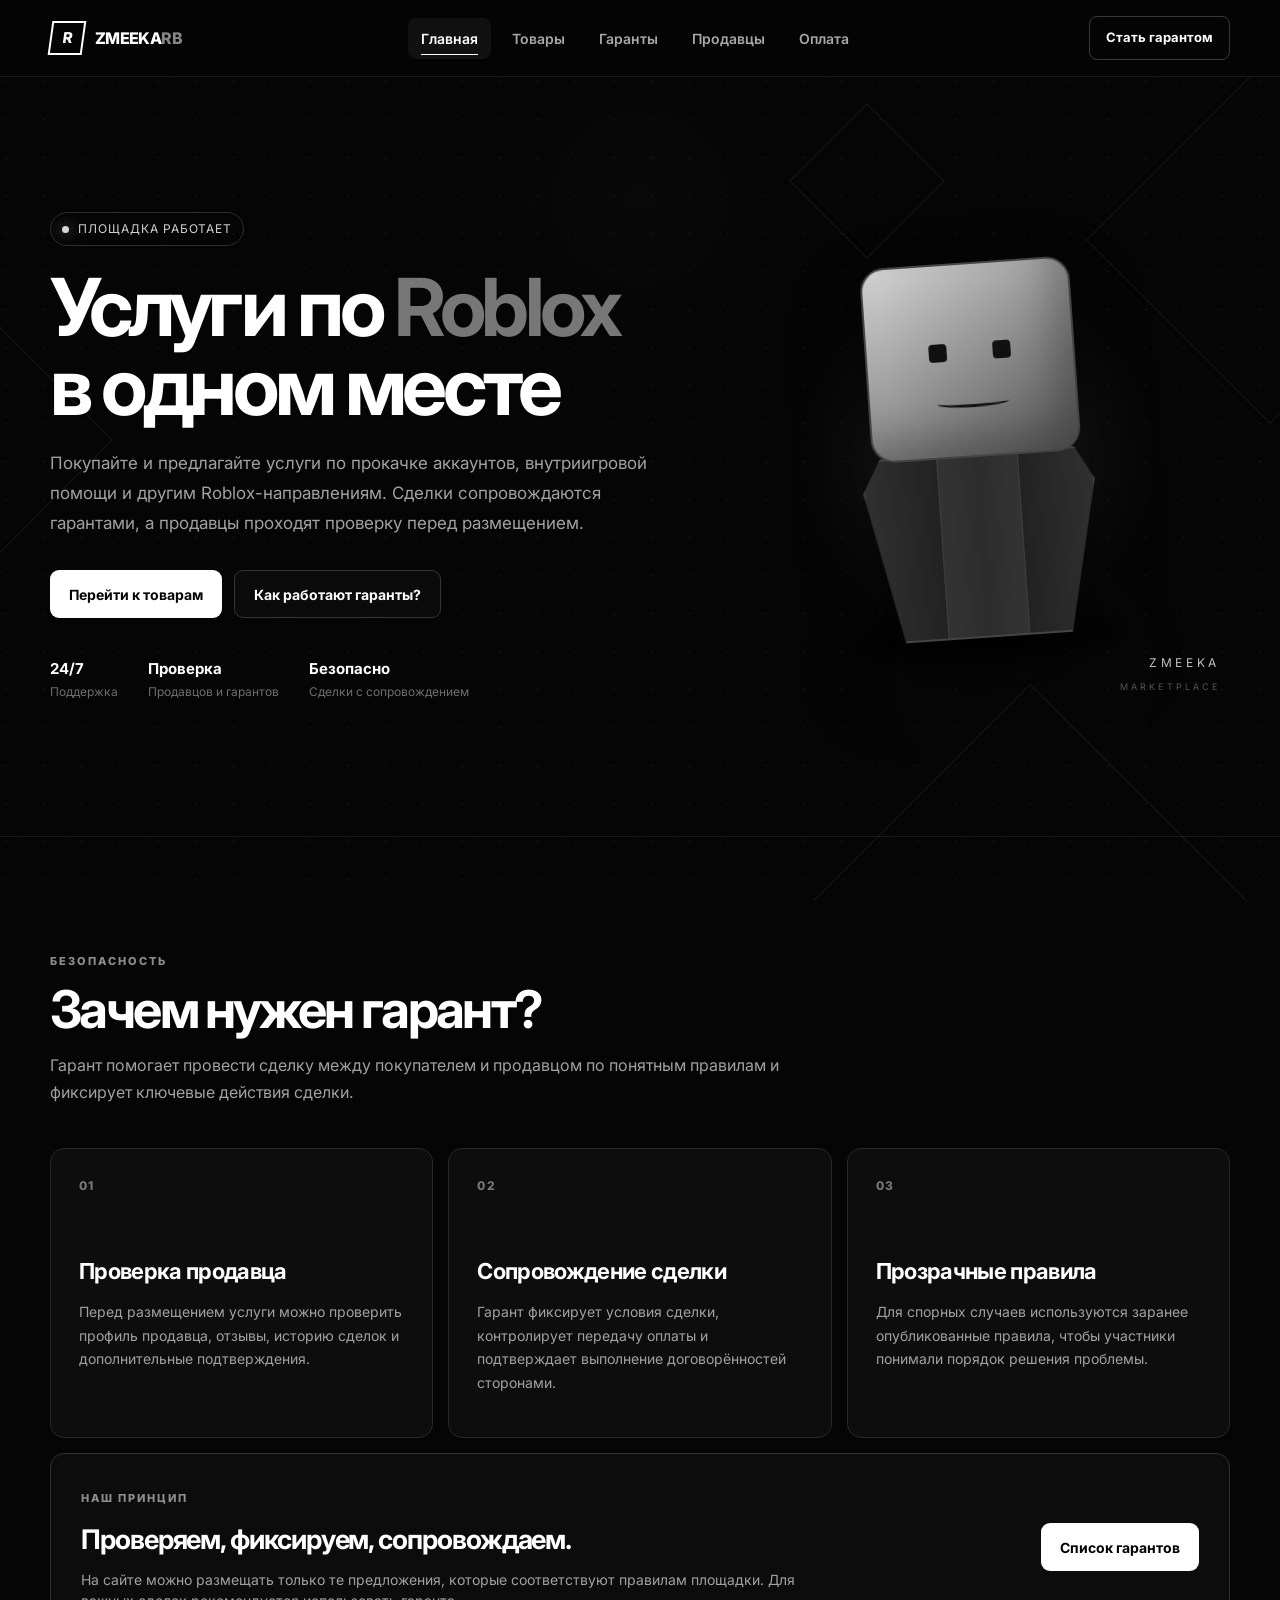
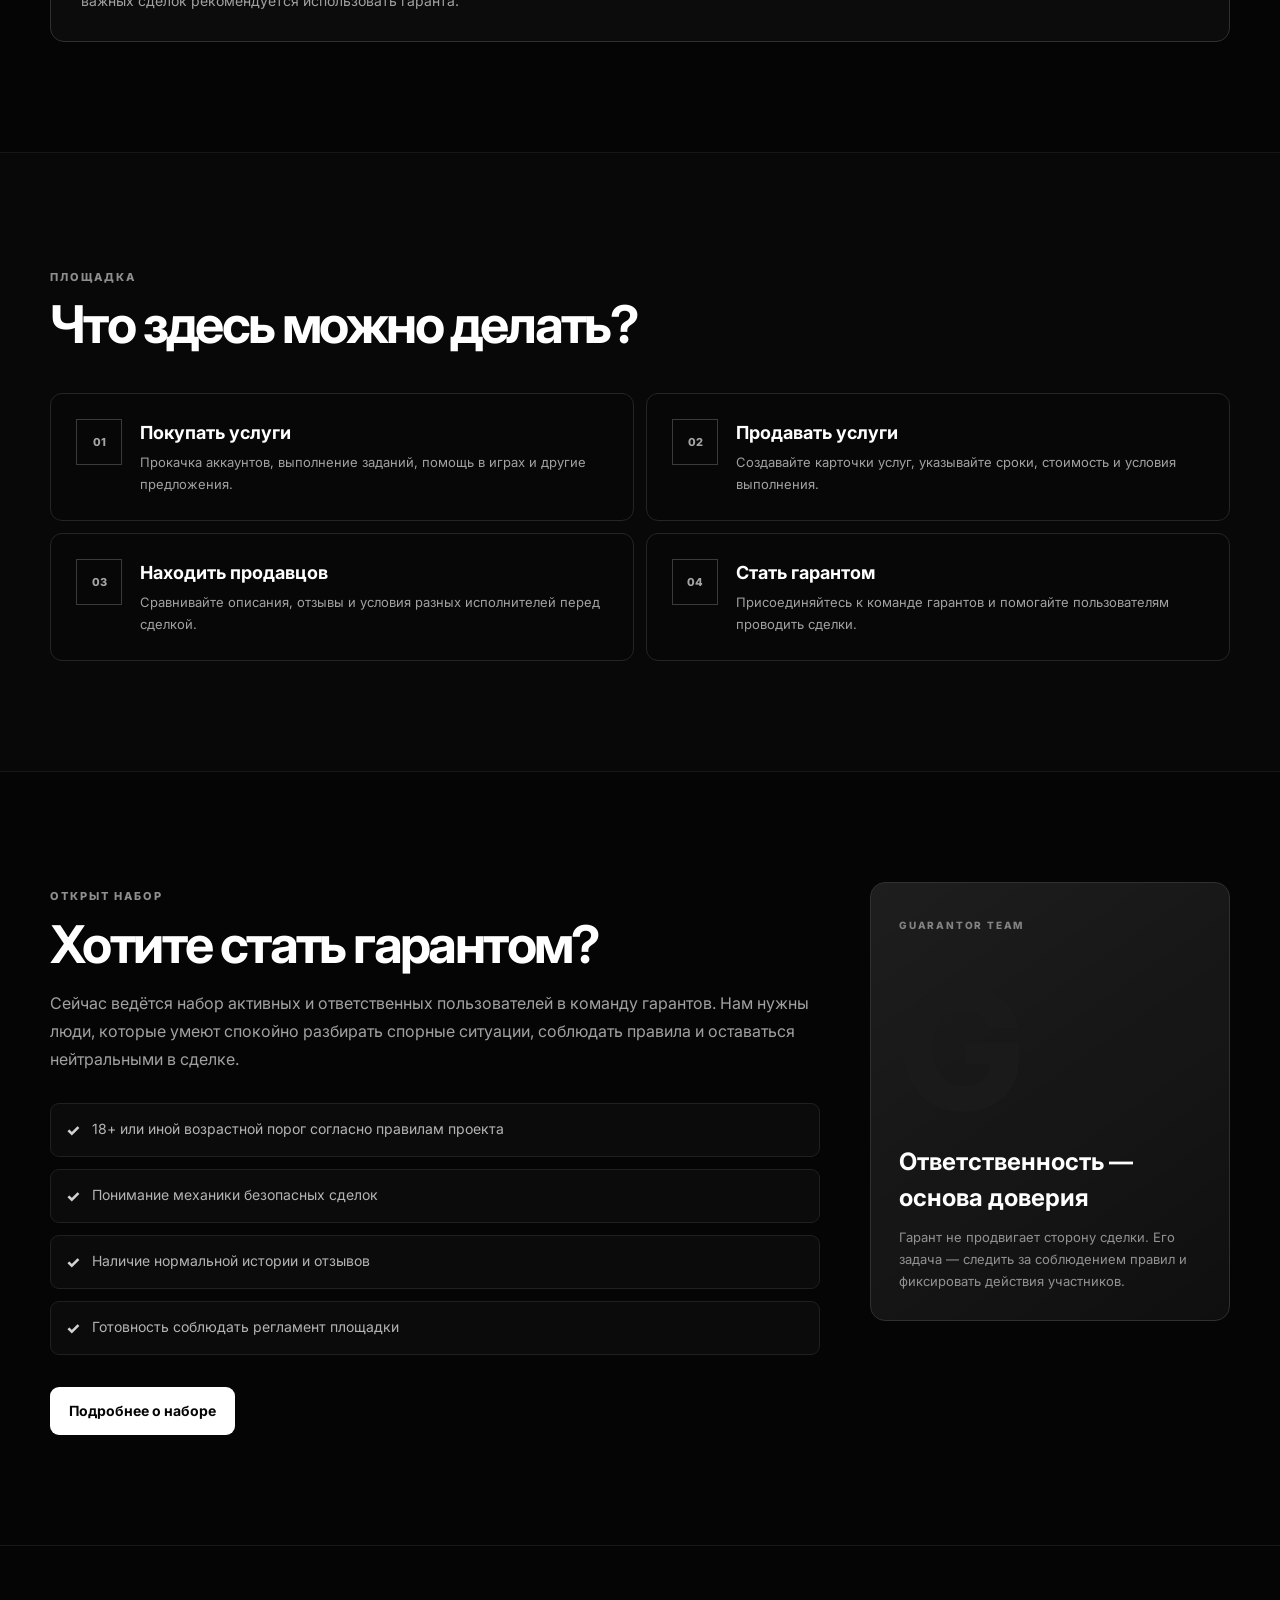
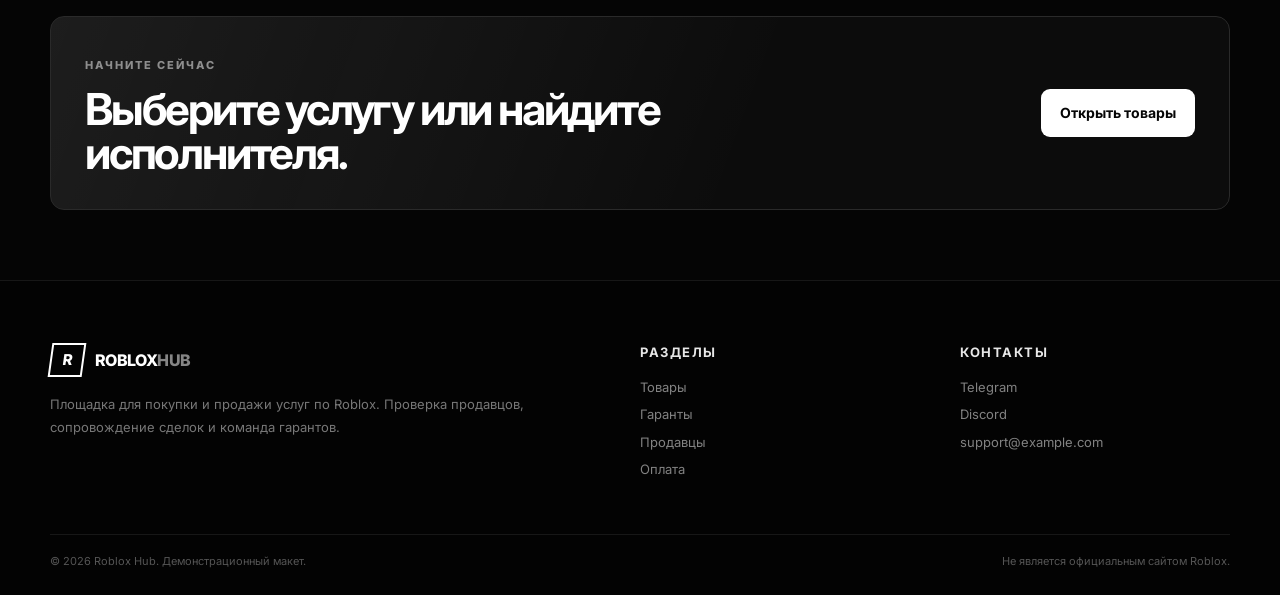
==== index.html @ 6119c2b9 "Rename testat.html to index.html" ====
<!DOCTYPE html>
<html lang="ru">
<head>
    <meta charset="UTF-8">
    <meta name="viewport" content="width=device-width, initial-scale=1.0">
    <meta name="description" content="Roblox Hub — площадка для покупки и продажи услуг по Roblox, гарантов и безопасных сделок.">
    <title>Roblox Hub — Главная</title>
    <link rel="preconnect" href="https://fonts.googleapis.com">
    <link rel="preconnect" href="https://fonts.gstatic.com" crossorigin>
    <link href="https://fonts.googleapis.com/css2?family=Inter:wght@400;500;600;700;800&display=swap" rel="stylesheet">
    <link rel="stylesheet" href="style.css">
</head>
<body>

    <div class="background-pattern" aria-hidden="true">
        <div class="pattern pattern-1"></div>
        <div class="pattern pattern-2"></div>
        <div class="pattern pattern-3"></div>
        <div class="pattern pattern-4"></div>
    </div>

    <header class="header">
        <div class="container header-inner">
            <a class="logo" href="index.html" aria-label="Roblox Hub — Главная">
                <span class="logo-mark">R</span>
                <span>ZMEEKA<span class="logo-accent">RB</span></span>
            </a>

            <nav class="nav" aria-label="Основная навигация">
                <a class="nav-link active" href="index.html">Главная</a>
                <a class="nav-link" href="products.html">Товары</a>
                <a class="nav-link" href="guarantors.html">Гаранты</a>
                <a class="nav-link" href="sellers.html">Продавцы</a>
                <a class="nav-link" href="payment.html">Оплата</a>
            </nav>

            <a class="header-button" href="#guarantors">Стать гарантом</a>
        </div>
    </header>

    <main>

        <section class="hero">
            <div class="container hero-content">
                <div class="hero-text">
                    <div class="status-badge">
                        <span class="status-dot"></span>
                        Площадка работает
                    </div>

                    <h1>
                        Услуги по <span>Roblox</span><br>
                        в одном месте
                    </h1>

                    <p class="hero-description">
                        Покупайте и предлагайте услуги по прокачке аккаунтов, внутриигровой помощи
                        и другим Roblox-направлениям. Сделки сопровождаются гарантами, а продавцы
                        проходят проверку перед размещением.
                    </p>

                    <div class="hero-actions">
                        <a class="button button-primary" href="products.html">Перейти к товарам</a>
                        <a class="button button-secondary" href="#guarantors">Как работают гаранты?</a>
                    </div>

                    <div class="hero-stats">
                        <div class="stat">
                            <strong>24/7</strong>
                            <span>Поддержка</span>
                        </div>
                        <div class="stat">
                            <strong>Проверка</strong>
                            <span>Продавцов и гарантов</span>
                        </div>
                        <div class="stat">
                            <strong>Безопасно</strong>
                            <span>Сделки с сопровождением</span>
                        </div>
                    </div>
                </div>

                <div class="hero-visual" aria-label="Декоративный Roblox-аватар">
                    <div class="avatar-glow"></div>
                    <div class="avatar-card">
                        <div class="avatar-head">
                            <div class="avatar-face">
                                <span class="eye eye-left"></span>
                                <span class="eye eye-right"></span>
                                <span class="mouth"></span>
                            </div>
                        </div>
                        <div class="avatar-body">
                            <div class="avatar-shirt"></div>
                        </div>
                        <div class="avatar-shadow"></div>
                    </div>
                    <div class="visual-label">
                        <span>ZMEEKA</span>
                        <small>MARKETPLACE</small>
                    </div>
                </div>
            </div>
        </section>

        <section class="section" id="guarantors">
            <div class="container">
                <div class="section-heading">
                    <span class="eyebrow">Безопасность</span>
                    <h2>Зачем нужен гарант?</h2>
                    <p>
                        Гарант помогает провести сделку между покупателем и продавцом по понятным
                        правилам и фиксирует ключевые действия сделки.
                    </p>
                </div>

                <div class="feature-grid">
                    <article class="feature-card">
                        <div class="feature-number">01</div>
                        <h3>Проверка продавца</h3>
                        <p>
                            Перед размещением услуги можно проверить профиль продавца, отзывы,
                            историю сделок и дополнительные подтверждения.
                        </p>
                    </article>

                    <article class="feature-card">
                        <div class="feature-number">02</div>
                        <h3>Сопровождение сделки</h3>
                        <p>
                            Гарант фиксирует условия сделки, контролирует передачу оплаты и
                            подтверждает выполнение договорённостей сторонами.
                        </p>
                    </article>

                    <article class="feature-card">
                        <div class="feature-number">03</div>
                        <h3>Прозрачные правила</h3>
                        <p>
                            Для спорных случаев используются заранее опубликованные правила,
                            чтобы участники понимали порядок решения проблемы.
                        </p>
                    </article>
                </div>

                <div class="trust-banner">
                    <div>
                        <span class="eyebrow">Наш принцип</span>
                        <h3>Проверяем, фиксируем, сопровождаем.</h3>
                        <p>
                            На сайте можно размещать только те предложения, которые соответствуют
                            правилам площадки. Для важных сделок рекомендуется использовать гаранта.
                        </p>
                    </div>
                    <a class="button button-light" href="guarantors.html">Список гарантов</a>
                </div>
            </div>
        </section>

        <section class="section section-dark">
            <div class="container">
                <div class="section-heading">
                    <span class="eyebrow">Площадка</span>
                    <h2>Что здесь можно делать?</h2>
                </div>

                <div class="market-grid">
                    <div class="market-item">
                        <span class="market-icon">01</span>
                        <div>
                            <h3>Покупать услуги</h3>
                            <p>Прокачка аккаунтов, выполнение заданий, помощь в играх и другие предложения.</p>
                        </div>
                    </div>

                    <div class="market-item">
                        <span class="market-icon">02</span>
                        <div>
                            <h3>Продавать услуги</h3>
                            <p>Создавайте карточки услуг, указывайте сроки, стоимость и условия выполнения.</p>
                        </div>
                    </div>

                    <div class="market-item">
                        <span class="market-icon">03</span>
                        <div>
                            <h3>Находить продавцов</h3>
                            <p>Сравнивайте описания, отзывы и условия разных исполнителей перед сделкой.</p>
                        </div>
                    </div>

                    <div class="market-item">
                        <span class="market-icon">04</span>
                        <div>
                            <h3>Стать гарантом</h3>
                            <p>Присоединяйтесь к команде гарантов и помогайте пользователям проводить сделки.</p>
                        </div>
                    </div>
                </div>
            </div>
        </section>

        <section class="section guarantor-recruit">
            <div class="container recruitment">
                <div class="recruitment-copy">
                    <span class="eyebrow">Открыт набор</span>
                    <h2>Хотите стать гарантом?</h2>
                    <p>
                        Сейчас ведётся набор активных и ответственных пользователей в команду гарантов.
                        Нам нужны люди, которые умеют спокойно разбирать спорные ситуации, соблюдать
                        правила и оставаться нейтральными в сделке.
                    </p>

                    <div class="requirements">
                        <div class="requirement">
                            <span>✓</span>
                            <p>18+ или иной возрастной порог согласно правилам проекта</p>
                        </div>
                        <div class="requirement">
                            <span>✓</span>
                            <p>Понимание механики безопасных сделок</p>
                        </div>
                        <div class="requirement">
                            <span>✓</span>
                            <p>Наличие нормальной истории и отзывов</p>
                        </div>
                        <div class="requirement">
                            <span>✓</span>
                            <p>Готовность соблюдать регламент площадки</p>
                        </div>
                    </div>

                    <a class="button button-primary" href="guarantors.html">Подробнее о наборе</a>
                </div>

                <aside class="recruitment-card">
                    <span class="card-tag">GUARANTOR TEAM</span>
                    <div class="big-letter">G</div>
                    <h3>Ответственность — основа доверия</h3>
                    <p>
                        Гарант не продвигает сторону сделки. Его задача — следить за соблюдением правил
                        и фиксировать действия участников.
                    </p>
                </aside>
            </div>
        </section>

        <section class="section cta-section">
            <div class="container cta">
                <div>
                    <span class="eyebrow">Начните сейчас</span>
                    <h2>Выберите услугу или найдите исполнителя.</h2>
                </div>
                <a class="button button-primary" href="products.html">Открыть товары</a>
            </div>
        </section>

    </main>

    <footer class="footer">
        <div class="container footer-grid">
            <div>
                <a class="logo footer-logo" href="index.html">
                    <span class="logo-mark">R</span>
                    <span>ROBLOX<span class="logo-accent">HUB</span></span>
                </a>
                <p class="footer-text">
                    Площадка для покупки и продажи услуг по Roblox. Проверка продавцов,
                    сопровождение сделок и команда гарантов.
                </p>
            </div>

            <div>
                <h3>Разделы</h3>
                <a href="products.html">Товары</a>
                <a href="guarantors.html">Гаранты</a>
                <a href="sellers.html">Продавцы</a>
                <a href="payment.html">Оплата</a>
            </div>

            <div>
                <h3>Контакты</h3>
                <a href="https://t.me/" target="_blank" rel="noopener noreferrer">Telegram</a>
                <a href="https://discord.com/" target="_blank" rel="noopener noreferrer">Discord</a>
                <a href="mailto:support@example.com">support@example.com</a>
            </div>
        </div>

        <div class="container footer-bottom">
            <span>© 2026 Roblox Hub. Демонстрационный макет.</span>
            <span>Не является официальным сайтом Roblox.</span>
        </div>
    </footer>

</body>
</html>
---- style.css ----
* {
    margin: 0;
    padding: 0;
    box-sizing: border-box;
}

:root {
    --bg: #050505;
    --bg-soft: #0a0a0a;
    --card: #101010;
    --card-2: #151515;
    --line: #282828;
    --text: #ffffff;
    --muted: #a1a1a1;
    --muted-2: #6e6e6e;
    --gray: #d5d5d5;
    --accent: #ffffff;
}

html {
    scroll-behavior: smooth;
}

body {
    min-width: 320px;
    background: var(--bg);
    color: var(--text);
    font-family: "Inter", Arial, sans-serif;
    line-height: 1.5;
    overflow-x: hidden;
}

a {
    color: inherit;
    text-decoration: none;
}

.container {
    width: min(1180px, calc(100% - 40px));
    margin: 0 auto;
}

/* Декоративный фон */
.background-pattern {
    position: fixed;
    inset: 0;
    z-index: -2;
    overflow: hidden;
    pointer-events: none;
    background:
        radial-gradient(circle at 15% 15%, rgba(255,255,255,0.05) 0 1px, transparent 1px 100%),
        #050505;
    background-size: 38px 38px;
}

.background-pattern::before,
.background-pattern::after {
    content: "";
    position: absolute;
    inset: 0;
    opacity: 0.25;
}

.background-pattern::before {
    background-image:
        linear-gradient(135deg, transparent 0 49%, rgba(255,255,255,0.04) 50%, transparent 51%),
        linear-gradient(45deg, transparent 0 49%, rgba(255,255,255,0.025) 50%, transparent 51%);
    background-size: 82px 82px;
}

.background-pattern::after {
    background:
        radial-gradient(circle at 50% 22%, rgba(255,255,255,0.07), transparent 18%),
        radial-gradient(circle at 80% 75%, rgba(255,255,255,0.035), transparent 22%);
    filter: blur(4px);
}

.pattern {
    position: absolute;
    border: 1px solid rgba(255,255,255,0.07);
    transform: rotate(45deg);
}

.pattern-1 {
    width: 260px;
    height: 260px;
    right: -120px;
    top: 110px;
}

.pattern-2 {
    width: 160px;
    height: 160px;
    left: -80px;
    top: 40%;
}

.pattern-3 {
    width: 320px;
    height: 320px;
    left: 68%;
    bottom: -170px;
}

.pattern-4 {
    width: 110px;
    height: 110px;
    right: 28%;
    top: 14%;
}

/* Header */
.header {
    position: sticky;
    top: 0;
    z-index: 20;
    border-bottom: 1px solid rgba(255,255,255,0.08);
    background: rgba(5,5,5,0.87);
    backdrop-filter: blur(16px);
}

.header-inner {
    min-height: 76px;
    display: flex;
    align-items: center;
    justify-content: space-between;
    gap: 30px;
}

.logo {
    display: inline-flex;
    align-items: center;
    gap: 11px;
    font-weight: 800;
    letter-spacing: -0.04em;
    white-space: nowrap;
}

.logo-mark {
    width: 34px;
    height: 34px;
    display: grid;
    place-items: center;
    border: 2px solid white;
    font-size: 15px;
    transform: skew(-8deg);
}

.logo-accent {
    color: #858585;
}

.nav {
    display: flex;
    align-items: center;
    justify-content: center;
    gap: 8px;
    flex-wrap: wrap;
}

.nav-link {
    position: relative;
    padding: 10px 13px;
    color: #a8a8a8;
    font-size: 14px;
    font-weight: 600;
    transition: color 0.2s ease, background 0.2s ease;
    border-radius: 8px;
}

.nav-link:hover,
.nav-link.active {
    color: white;
    background: rgba(255,255,255,0.05);
}

.nav-link.active::after {
    content: "";
    position: absolute;
    left: 13px;
    right: 13px;
    bottom: 4px;
    height: 1px;
    background: white;
}

.header-button {
    padding: 11px 16px;
    border: 1px solid #383838;
    border-radius: 8px;
    font-size: 13px;
    font-weight: 700;
    transition: 0.2s ease;
}

.header-button:hover {
    background: white;
    color: black;
}

/* Hero */
.hero {
    position: relative;
    min-height: 760px;
    display: flex;
    align-items: center;
    border-bottom: 1px solid rgba(255,255,255,0.08);
}

.hero-content {
    display: grid;
    grid-template-columns: 1.12fr 0.88fr;
    align-items: center;
    gap: 30px;
    padding: 80px 0;
}

.status-badge {
    display: inline-flex;
    align-items: center;
    gap: 9px;
    padding: 7px 11px;
    border: 1px solid #2e2e2e;
    border-radius: 999px;
    color: #d1d1d1;
    font-size: 12px;
    text-transform: uppercase;
    letter-spacing: 0.08em;
}

.status-dot {
    width: 7px;
    height: 7px;
    border-radius: 50%;
    background: #d6d6d6;
    box-shadow: 0 0 14px rgba(255,255,255,0.55);
}

.hero h1 {
    margin-top: 22px;
    max-width: 760px;
    font-size: clamp(44px, 7vw, 80px);
    line-height: 0.98;
    letter-spacing: -0.055em;
}

.hero h1 span {
    color: #777777;
}

.hero-description {
    max-width: 670px;
    margin-top: 24px;
    color: var(--muted);
    font-size: 17px;
    line-height: 1.75;
}

.hero-actions {
    display: flex;
    flex-wrap: wrap;
    gap: 12px;
    margin-top: 32px;
}

.button {
    display: inline-flex;
    align-items: center;
    justify-content: center;
    min-height: 48px;
    padding: 0 19px;
    border-radius: 9px;
    font-size: 14px;
    font-weight: 700;
    transition: transform 0.2s ease, background 0.2s ease, color 0.2s ease;
}

.button:hover {
    transform: translateY(-2px);
}

.button-primary {
    background: #ffffff;
    color: #050505;
}

.button-primary:hover {
    background: #d9d9d9;
}

.button-secondary {
    border: 1px solid #353535;
    background: #0b0b0b;
    color: white;
}

.button-secondary:hover {
    background: #151515;
}

.button-light {
    background: white;
    color: black;
}

.hero-stats {
    display: flex;
    flex-wrap: wrap;
    gap: 30px;
    margin-top: 40px;
}

.stat {
    display: flex;
    flex-direction: column;
    gap: 2px;
}

.stat strong {
    font-size: 15px;
    font-weight: 700;
}

.stat span {
    color: var(--muted-2);
    font-size: 12px;
}

/* CSS-иллюстрация Roblox-персонажа */
.hero-visual {
    position: relative;
    min-height: 510px;
    display: grid;
    place-items: center;
}

.avatar-glow {
    position: absolute;
    width: 350px;
    height: 350px;
    border-radius: 50%;
    background: radial-gradient(circle, rgba(255,255,255,0.16), rgba(255,255,255,0.025) 52%, transparent 73%);
    filter: blur(8px);
}

.avatar-card {
    position: relative;
    width: 290px;
    height: 390px;
    display: flex;
    flex-direction: column;
    align-items: center;
    justify-content: flex-start;
    transform: rotate(-4deg);
    filter: drop-shadow(0 30px 35px rgba(0,0,0,0.45));
}

.avatar-head {
    width: 210px;
    height: 195px;
    border: 2px solid #444444;
    border-radius: 24px;
    background:
        linear-gradient(145deg, #d4d4d4, #777777 70%, #555555);
    position: relative;
    z-index: 2;
    box-shadow: inset -20px -22px 35px rgba(0,0,0,0.18);
}

.avatar-face {
    position: absolute;
    inset: 0;
}

.eye {
    position: absolute;
    width: 18px;
    height: 18px;
    top: 78px;
    border-radius: 4px;
    background: #111111;
}

.eye-left {
    left: 62px;
}

.eye-right {
    right: 62px;
}

.mouth {
    position: absolute;
    width: 72px;
    height: 10px;
    left: 50%;
    bottom: 48px;
    transform: translateX(-50%);
    border-bottom: 3px solid #111111;
    border-radius: 50%;
}

.avatar-body {
    width: 232px;
    height: 185px;
    margin-top: -4px;
    border: 2px solid #444444;
    background: linear-gradient(90deg, #303030, #1a1a1a 50%, #303030);
    clip-path: polygon(8% 0, 92% 0, 100% 18%, 86% 100%, 14% 100%, 0 18%);
    position: relative;
    z-index: 1;
}

.avatar-shirt {
    position: absolute;
    width: 82px;
    height: 100%;
    left: 50%;
    transform: translateX(-50%);
    background: rgba(255,255,255,0.08);
    border-left: 1px solid rgba(255,255,255,0.06);
    border-right: 1px solid rgba(255,255,255,0.06);
}

.avatar-shadow {
    position: absolute;
    left: 50%;
    bottom: 0;
    width: 275px;
    height: 28px;
    transform: translateX(-50%);
    border-radius: 50%;
    background: rgba(0,0,0,0.8);
    filter: blur(10px);
}

.visual-label {
    position: absolute;
    right: 2%;
    bottom: 3%;
    text-align: right;
}

.visual-label span {
    display: block;
    font-size: 12px;
    letter-spacing: 0.3em;
    color: #bfbfbf;
}

.visual-label small {
    color: #555555;
    font-size: 9px;
    letter-spacing: 0.34em;
}

/* Общие секции */
.section {
    position: relative;
    padding: 110px 0;
}

.section-dark {
    background: rgba(255,255,255,0.015);
    border-top: 1px solid rgba(255,255,255,0.06);
    border-bottom: 1px solid rgba(255,255,255,0.06);
}

.section-heading {
    max-width: 780px;
    margin-bottom: 42px;
}

.eyebrow {
    display: inline-block;
    margin-bottom: 14px;
    color: #8e8e8e;
    font-size: 11px;
    font-weight: 800;
    letter-spacing: 0.18em;
    text-transform: uppercase;
}

.section h2 {
    font-size: clamp(32px, 5vw, 52px);
    line-height: 1;
    letter-spacing: -0.05em;
}

.section-heading p {
    margin-top: 16px;
    color: var(--muted);
    font-size: 16px;
    line-height: 1.7;
}

/* Карточки */
.feature-grid {
    display: grid;
    grid-template-columns: repeat(3, 1fr);
    gap: 15px;
}

.feature-card {
    min-height: 290px;
    padding: 28px;
    border: 1px solid var(--line);
    border-radius: 14px;
    background: rgba(16,16,16,0.86);
    transition: transform 0.2s ease, border-color 0.2s ease;
}

.feature-card:hover {
    transform: translateY(-4px);
    border-color: #4a4a4a;
}

.feature-number {
    color: #777777;
    font-size: 12px;
    font-weight: 800;
    letter-spacing: 0.12em;
}

.feature-card h3 {
    margin-top: 60px;
    font-size: 22px;
    letter-spacing: -0.03em;
}

.feature-card p {
    margin-top: 12px;
    color: var(--muted);
    font-size: 14px;
    line-height: 1.7;
}

.trust-banner {
    margin-top: 15px;
    padding: 30px;
    display: flex;
    align-items: center;
    justify-content: space-between;
    gap: 30px;
    border: 1px solid #303030;
    background: #0c0c0c;
    border-radius: 14px;
}

.trust-banner h3 {
    font-size: 27px;
    letter-spacing: -0.04em;
}

.trust-banner p {
    max-width: 750px;
    margin-top: 8px;
    color: var(--muted);
    font-size: 14px;
}

/* Market */
.market-grid {
    display: grid;
    grid-template-columns: repeat(2, 1fr);
    gap: 12px;
}

.market-item {
    display: flex;
    gap: 18px;
    padding: 25px;
    border: 1px solid #252525;
    border-radius: 12px;
    background: rgba(8,8,8,0.8);
}

.market-icon {
    flex: 0 0 46px;
    width: 46px;
    height: 46px;
    display: grid;
    place-items: center;
    border: 1px solid #3a3a3a;
    color: #a4a4a4;
    font-size: 11px;
    font-weight: 800;
}

.market-item h3 {
    font-size: 18px;
}

.market-item p {
    margin-top: 6px;
    color: var(--muted);
    font-size: 13px;
    line-height: 1.65;
}

/* Recruitment */
.guarantor-recruit {
    border-bottom: 1px solid rgba(255,255,255,0.08);
}

.recruitment {
    display: grid;
    grid-template-columns: 1fr 360px;
    gap: 50px;
    align-items: start;
}

.recruitment-copy > p {
    max-width: 760px;
    margin: 18px 0 30px;
    color: var(--muted);
    font-size: 16px;
    line-height: 1.75;
}

.requirements {
    display: grid;
    gap: 12px;
    margin-bottom: 32px;
}

.requirement {
    display: flex;
    align-items: flex-start;
    gap: 12px;
    padding: 14px 15px;
    border: 1px solid #202020;
    border-radius: 9px;
    background: #0b0b0b;
}

.requirement span {
    color: #d2d2d2;
    font-weight: 800;
}

.requirement p {
    color: #b4b4b4;
    font-size: 14px;
}

.recruitment-card {
    padding: 28px;
    min-height: 390px;
    border: 1px solid #303030;
    border-radius: 15px;
    background:
        linear-gradient(145deg, rgba(255,255,255,0.08), rgba(255,255,255,0.015)),
        #0b0b0b;
    position: relative;
    overflow: hidden;
}

.card-tag {
    color: #838383;
    font-size: 10px;
    font-weight: 800;
    letter-spacing: 0.18em;
}

.big-letter {
    margin-top: 45px;
    font-size: 170px;
    line-height: 0.8;
    font-weight: 800;
    color: #1a1a1a;
    letter-spacing: -0.1em;
}

.recruitment-card h3 {
    position: relative;
    margin-top: 28px;
    font-size: 24px;
}

.recruitment-card p {
    position: relative;
    margin-top: 10px;
    color: #929292;
    font-size: 13px;
    line-height: 1.7;
}

/* CTA */
.cta-section {
    padding: 70px 0;
}

.cta {
    display: flex;
    align-items: center;
    justify-content: space-between;
    gap: 25px;
    padding: 34px;
    border: 1px solid #2a2a2a;
    border-radius: 14px;
    background:
        linear-gradient(110deg, rgba(255,255,255,0.07), transparent 60%),
        #0c0c0c;
}

.cta h2 {
    max-width: 750px;
    font-size: clamp(27px, 4vw, 44px);
}

/* Footer */
.footer {
    border-top: 1px solid rgba(255,255,255,0.08);
    background: #030303;
}

.footer-grid {
    display: grid;
    grid-template-columns: 2fr 1fr 1fr;
    gap: 50px;
    padding: 62px 0 46px;
}

.footer-logo {
    margin-bottom: 16px;
}

.footer-text {
    max-width: 480px;
    color: #777777;
    font-size: 13px;
    line-height: 1.75;
}

.footer h3 {
    margin-bottom: 15px;
    color: #e7e7e7;
    font-size: 13px;
    text-transform: uppercase;
    letter-spacing: 0.12em;
}

.footer-grid > div:not(:first-child) a {
    display: block;
    width: fit-content;
    margin: 8px 0;
    color: #828282;
    font-size: 13px;
    transition: color 0.2s ease;
}

.footer-grid > div:not(:first-child) a:hover {
    color: white;
}

.footer-bottom {
    display: flex;
    justify-content: space-between;
    gap: 20px;
    padding: 18px 0 26px;
    border-top: 1px solid #171717;
    color: #555555;
    font-size: 11px;
}

/* Адаптив */
@media (max-width: 1000px) {
    .header-button {
        display: none;
    }

    .hero-content {
        grid-template-columns: 1fr;
    }

    .hero-visual {
        min-height: 420px;
    }

    .feature-grid {
        grid-template-columns: 1fr;
    }

    .recruitment {
        grid-template-columns: 1fr;
    }
}

@media (max-width: 700px) {
    .container {
        width: min(100% - 24px, 1180px);
    }

    .header-inner {
        min-height: auto;
        padding: 14px 0;
        flex-direction: column;
        align-items: stretch;
        gap: 12px;
    }

    .nav {
        justify-content: flex-start;
        overflow-x: auto;
        flex-wrap: nowrap;
        padding-bottom: 3px;
    }

    .nav-link {
        flex: 0 0 auto;
        font-size: 12px;
    }

    .hero {
        min-height: auto;
    }

    .hero-content {
        padding: 58px 0 50px;
    }

    .hero h1 {
        font-size: 48px;
    }

    .hero-description {
        font-size: 15px;
    }

    .hero-actions {
        flex-direction: column;
    }

    .button {
        width: 100%;
    }

    .hero-stats {
        gap: 18px;
    }

    .hero-visual {
        min-height: 330px;
        transform: scale(0.84);
        transform-origin: top center;
        margin-bottom: -55px;
    }

    .section {
        padding: 78px 0;
    }

    .trust-banner,
    .cta {
        flex-direction: column;
        align-items: stretch;
    }

    .market-grid {
        grid-template-columns: 1fr;
    }

    .recruitment-card {
        min-height: 320px;
    }

    .big-letter {
        font-size: 125px;
    }

    .footer-grid {
        grid-template-columns: 1fr;
        gap: 30px;
    }

    .footer-bottom {
        flex-direction: column;
    }
}
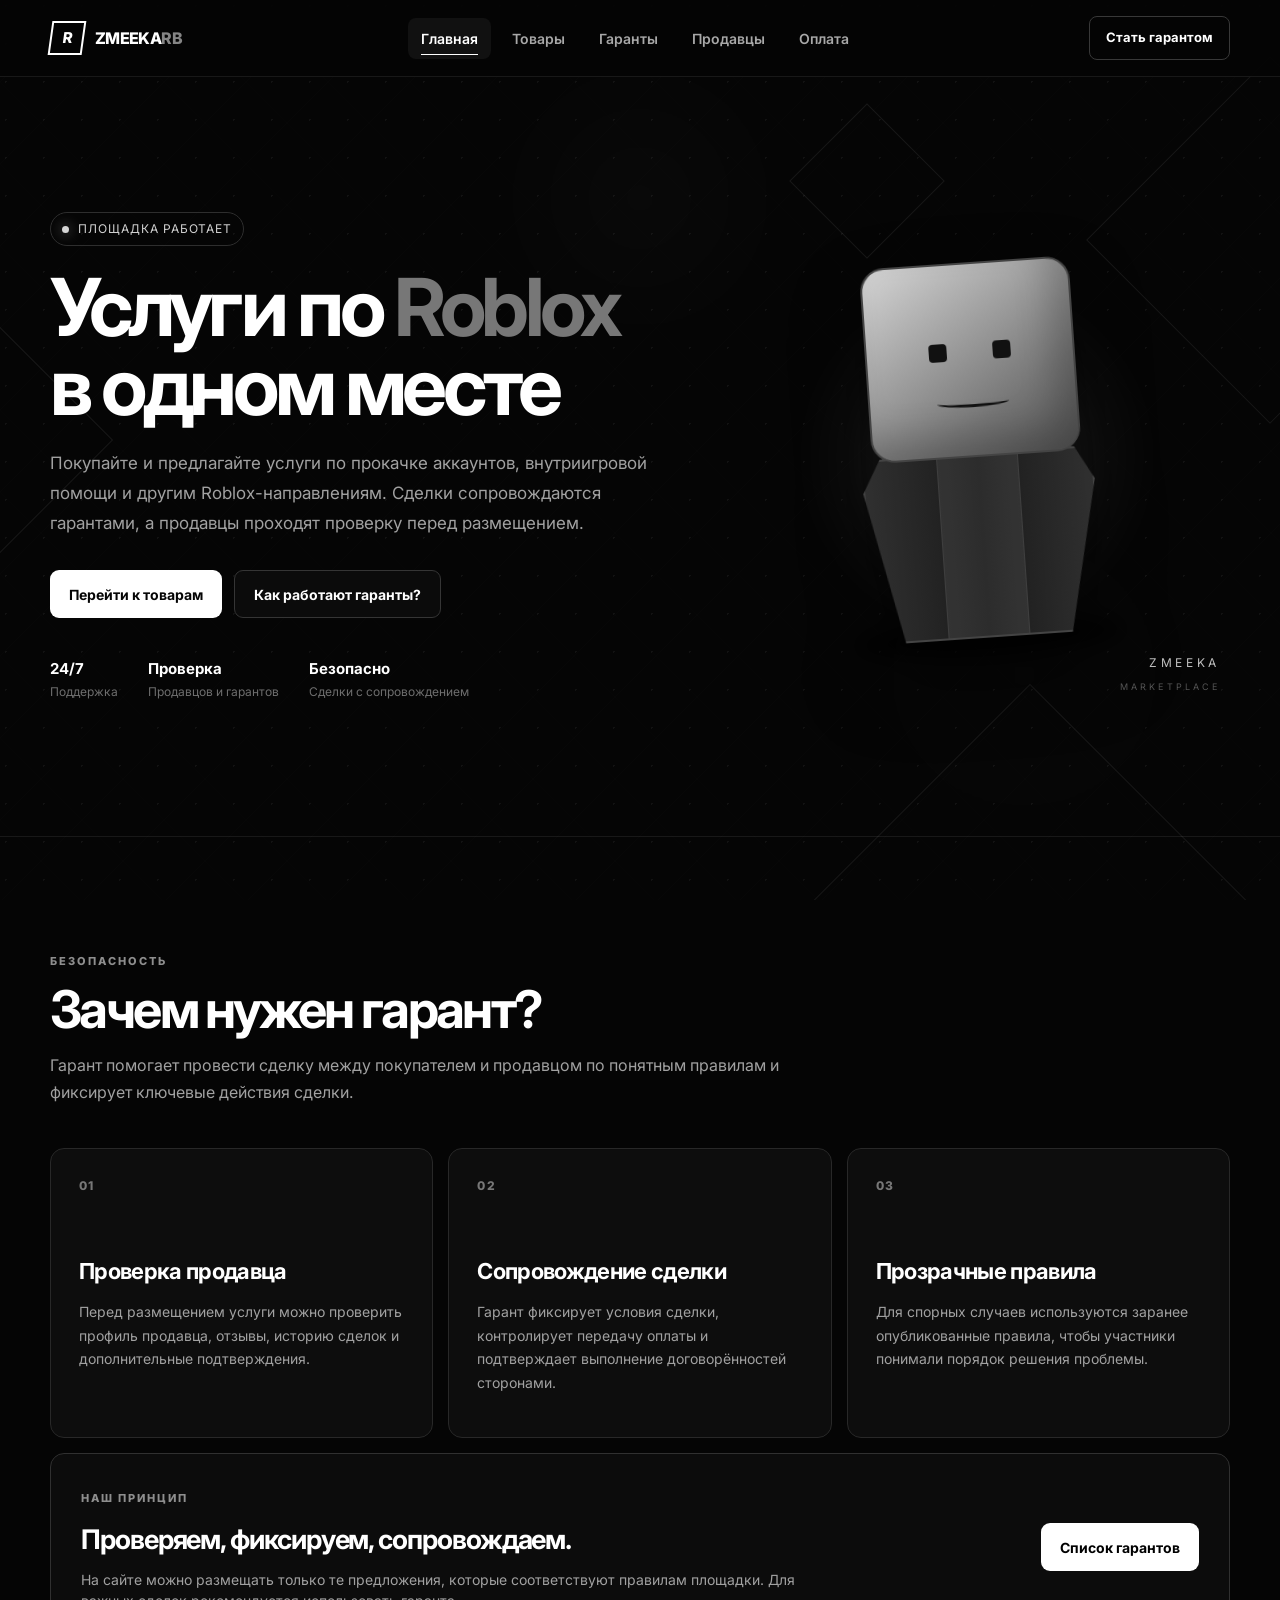
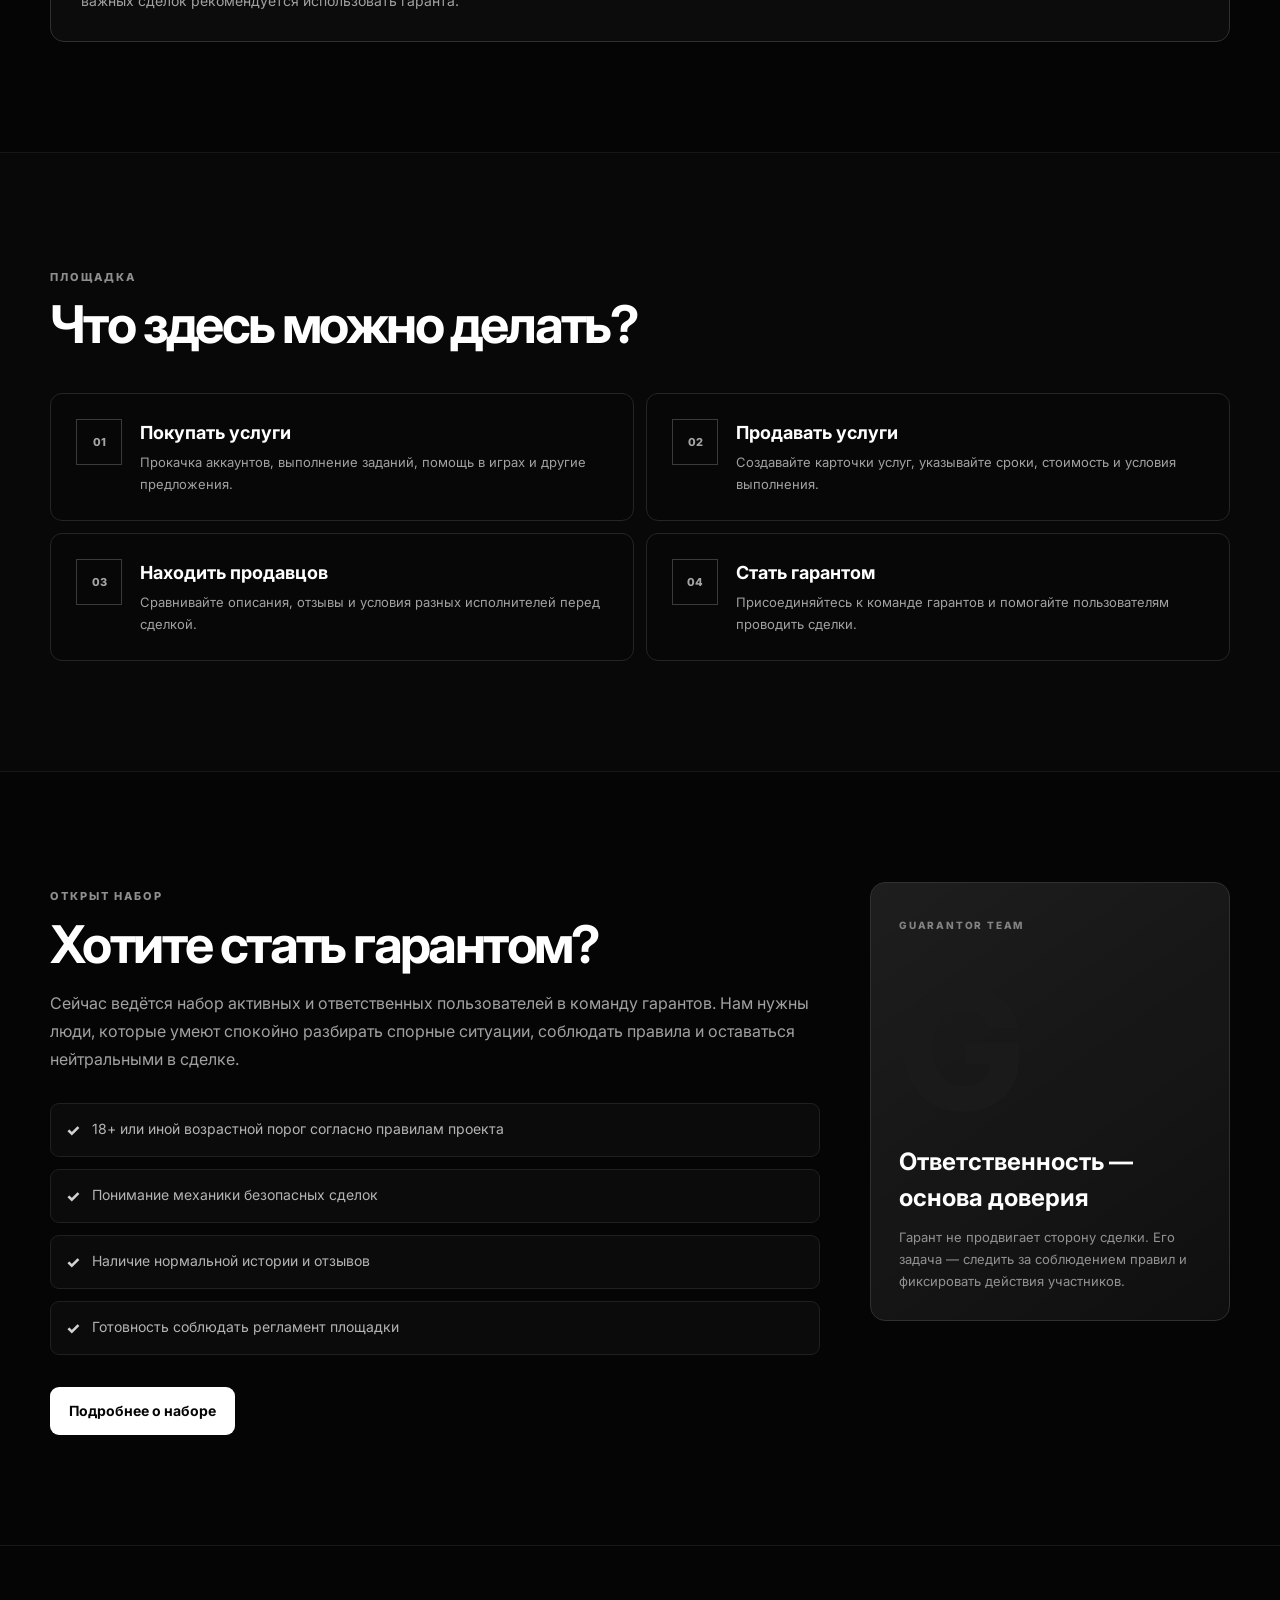
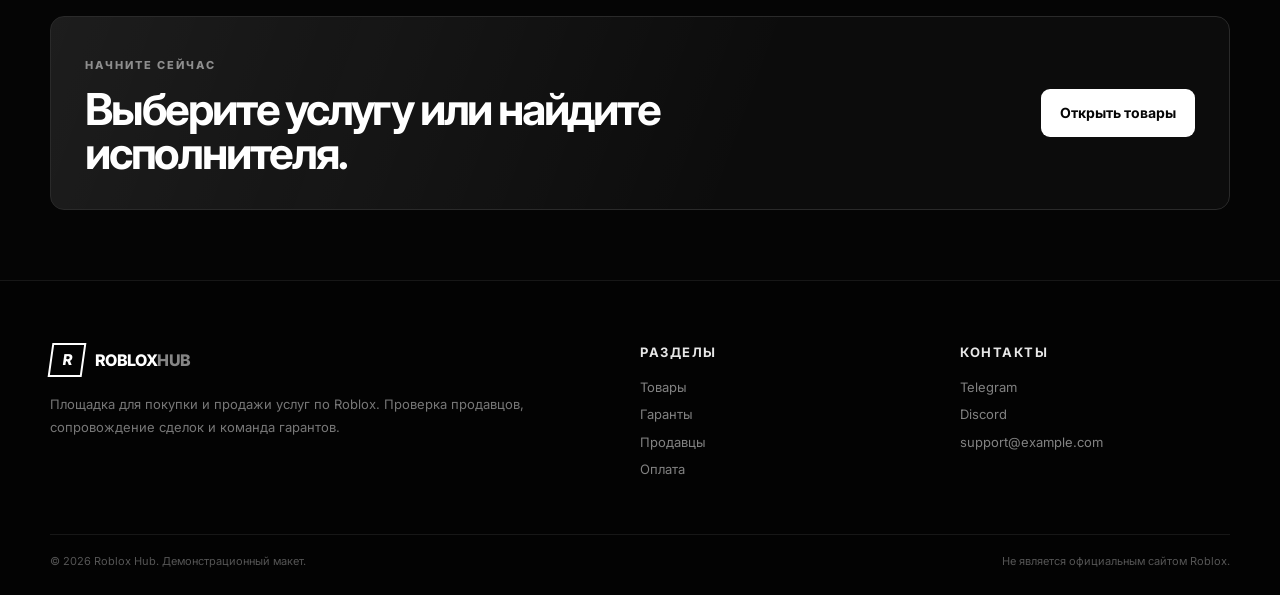
==== commit 2bf03d8f: "Add files via upload" ====
--- a/index.html
+++ b/index.html
@@ -293,4 +293,4 @@
     </footer>
 
 </body>
-</html>
+</html>
